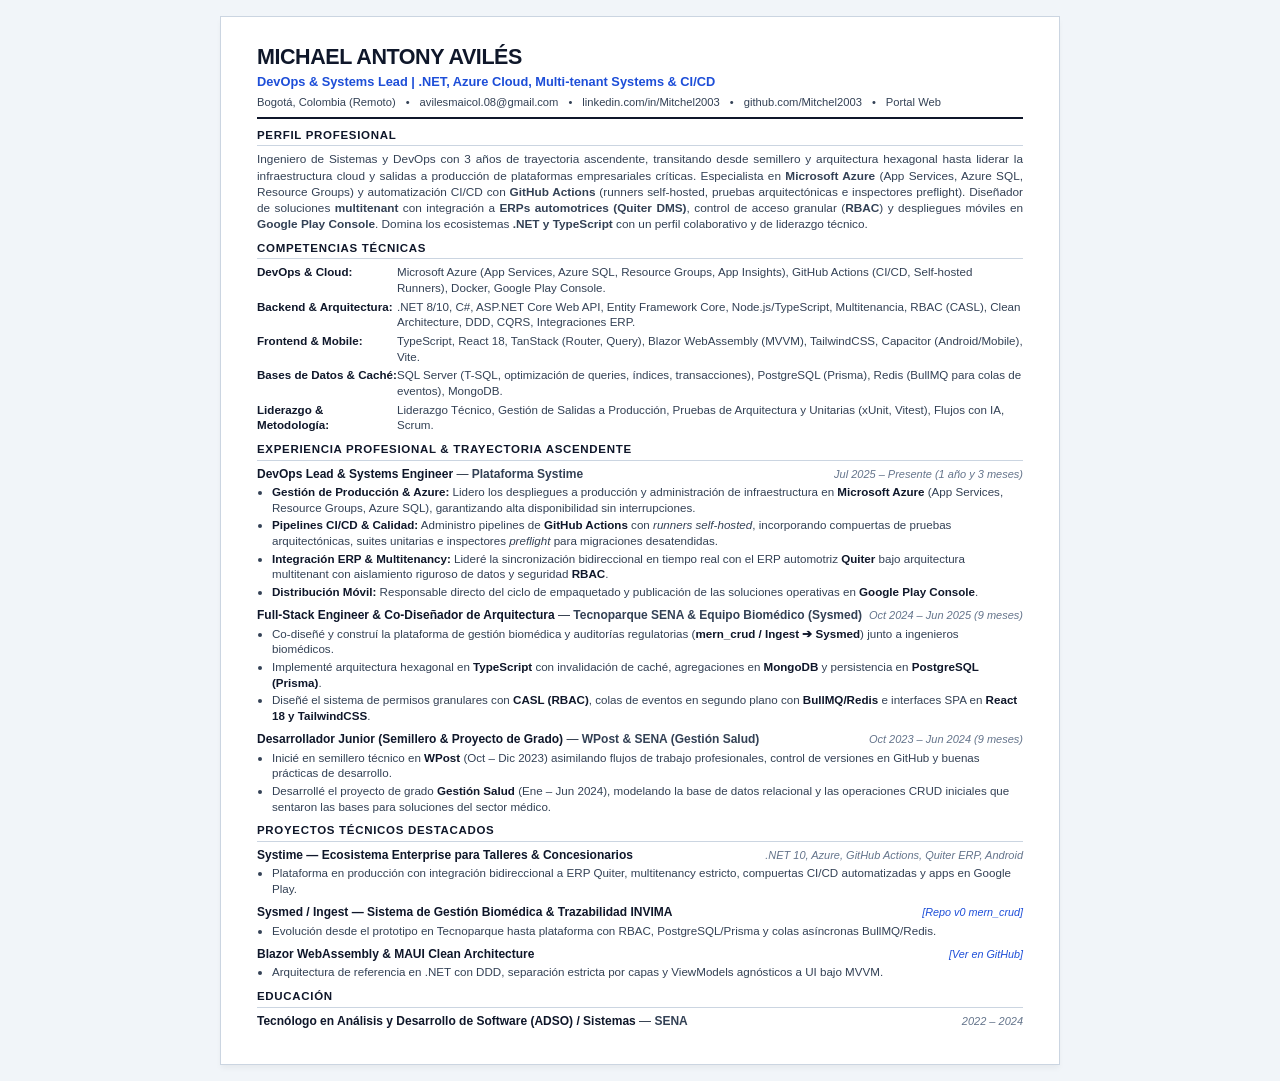
==== cv_template.html @ 7b86ee02 "feat: initialize 3d cosmic galaxy portfolio portal and interactive cv" ====
<!DOCTYPE html>
<html lang="es">
<head>
  <meta charset="UTF-8">
  <meta name="viewport" content="width=device-width, initial-scale=1.0">
  <title>CV - Michael Antony Avilés | DevOps & Systems Engineer</title>
  <style>
    :root {
      --primary: #0f172a;
      --secondary: #334155;
      --accent: #1d4ed8;
      --text: #1e293b;
      --muted: #64748b;
      --border: #cbd5e1;
    }

    * {
      box-sizing: border-box;
      margin: 0;
      padding: 0;
    }

    body {
      font-family: -apple-system, BlinkMacSystemFont, "Segoe UI", Roboto, "Helvetica Neue", Arial, sans-serif;
      color: var(--text);
      background-color: #f1f5f9;
      line-height: 1.36;
      font-size: 12.6px;
      padding: 16px;
    }

    .page {
      max-width: 840px;
      margin: 0 auto;
      background: #ffffff;
      padding: 26px 36px;
      border: 1px solid var(--border);
      box-shadow: 0 4px 6px -1px rgba(0, 0, 0, 0.05);
    }

    header {
      border-bottom: 2px solid var(--primary);
      padding-bottom: 7px;
      margin-bottom: 9px;
    }

    h1 {
      font-size: 21.5px;
      color: var(--primary);
      font-weight: 800;
      letter-spacing: -0.02em;
      text-transform: uppercase;
    }

    .title {
      font-size: 12.8px;
      font-weight: 700;
      color: var(--accent);
      margin-top: 1px;
      margin-bottom: 4px;
    }

    .contact-bar {
      display: flex;
      flex-wrap: wrap;
      gap: 10px;
      font-size: 11.2px;
      color: var(--secondary);
    }

    .contact-bar a {
      color: var(--secondary);
      text-decoration: none;
      font-weight: 500;
    }

    .contact-bar a:hover {
      color: var(--accent);
      text-decoration: underline;
    }

    section {
      margin-bottom: 9px;
    }

    h2 {
      font-size: 11.5px;
      font-weight: 800;
      color: var(--primary);
      text-transform: uppercase;
      letter-spacing: 0.06em;
      border-bottom: 1px solid var(--border);
      padding-bottom: 2px;
      margin-bottom: 5px;
    }

    .summary {
      color: var(--secondary);
      text-align: justify;
      font-size: 11.8px;
    }

    .skills-grid {
      display: grid;
      grid-template-columns: 140px 1fr;
      row-gap: 2.8px;
      font-size: 11.6px;
    }

    .skill-cat {
      font-weight: 700;
      color: var(--primary);
    }

    .skill-list {
      color: var(--secondary);
    }

    .item {
      margin-bottom: 7.5px;
    }

    .item-header {
      display: flex;
      justify-content: space-between;
      align-items: baseline;
      font-size: 12px;
    }

    .role {
      font-weight: 700;
      color: var(--primary);
    }

    .company {
      font-weight: 600;
      color: var(--secondary);
    }

    .date-location {
      font-size: 11px;
      color: var(--muted);
      font-style: italic;
    }

    ul.bullets {
      list-style-type: disc;
      margin-left: 15px;
      margin-top: 2px;
      color: var(--secondary);
      font-size: 11.6px;
    }

    ul.bullets li {
      margin-bottom: 1.8px;
    }

    ul.bullets li strong {
      color: var(--primary);
    }

    .proj-link {
      font-size: 10.8px;
      color: var(--accent);
      text-decoration: none;
      margin-left: 5px;
    }

    .proj-link:hover {
      text-decoration: underline;
    }

    @media print {
      body {
        background: none;
        padding: 0;
      }

      .page {
        border: none;
        box-shadow: none;
        padding: 0;
        max-width: 100%;
      }

      @page {
        size: letter;
        margin: 0.7cm 0.9cm;
      }
    }
  </style>
</head>
<body>

  <div class="page">
    <header>
      <h1>Michael Antony Avilés</h1>
      <div class="title">DevOps & Systems Lead | .NET, Azure Cloud, Multi-tenant Systems & CI/CD</div>
      <div class="contact-bar">
        <span>Bogotá, Colombia (Remoto)</span>
        <span>•</span>
        <a href="mailto:avilesmaicol.08@gmail.com">avilesmaicol.08@gmail.com</a>
        <span>•</span>
        <a href="https://linkedin.com/in/Mitchel2003" target="_blank">linkedin.com/in/Mitchel2003</a>
        <span>•</span>
        <a href="https://github.com/Mitchel2003" target="_blank">github.com/Mitchel2003</a>
        <span>•</span>
        <a href="index.html">Portal Web</a>
      </div>
    </header>

    <section>
      <h2>Perfil Profesional</h2>
      <p class="summary">
        Ingeniero de Sistemas y DevOps con 3 años de trayectoria ascendente, transitando desde semillero y arquitectura hexagonal hasta liderar la infraestructura cloud y salidas a producción de plataformas empresariales críticas. Especialista en <strong>Microsoft Azure</strong> (App Services, Azure SQL, Resource Groups) y automatización CI/CD con <strong>GitHub Actions</strong> (runners self-hosted, pruebas arquitectónicas e inspectores preflight). Diseñador de soluciones <strong>multitenant</strong> con integración a <strong>ERPs automotrices (Quiter DMS)</strong>, control de acceso granular (<strong>RBAC</strong>) y despliegues móviles en <strong>Google Play Console</strong>. Domina los ecosistemas <strong>.NET y TypeScript</strong> con un perfil colaborativo y de liderazgo técnico.
      </p>
    </section>

    <section>
      <h2>Competencias Técnicas</h2>
      <div class="skills-grid">
        <div class="skill-cat">DevOps & Cloud:</div>
        <div class="skill-list">Microsoft Azure (App Services, Azure SQL, Resource Groups, App Insights), GitHub Actions (CI/CD, Self-hosted Runners), Docker, Google Play Console.</div>

        <div class="skill-cat">Backend & Arquitectura:</div>
        <div class="skill-list">.NET 8/10, C#, ASP.NET Core Web API, Entity Framework Core, Node.js/TypeScript, Multitenancia, RBAC (CASL), Clean Architecture, DDD, CQRS, Integraciones ERP.</div>

        <div class="skill-cat">Frontend & Mobile:</div>
        <div class="skill-list">TypeScript, React 18, TanStack (Router, Query), Blazor WebAssembly (MVVM), TailwindCSS, Capacitor (Android/Mobile), Vite.</div>

        <div class="skill-cat">Bases de Datos & Caché:</div>
        <div class="skill-list">SQL Server (T-SQL, optimización de queries, índices, transacciones), PostgreSQL (Prisma), Redis (BullMQ para colas de eventos), MongoDB.</div>

        <div class="skill-cat">Liderazgo & Metodología:</div>
        <div class="skill-list">Liderazgo Técnico, Gestión de Salidas a Producción, Pruebas de Arquitectura y Unitarias (xUnit, Vitest), Flujos con IA, Scrum.</div>
      </div>
    </section>

    <section>
      <h2>Experiencia Profesional & Trayectoria Ascendente</h2>

      <div class="item">
        <div class="item-header">
          <div>
            <span class="role">DevOps Lead & Systems Engineer</span> — <span class="company">Plataforma Systime</span>
          </div>
          <div class="date-location">Jul 2025 – Presente (1 año y 3 meses)</div>
        </div>
        <ul class="bullets">
          <li><strong>Gestión de Producción & Azure:</strong> Lidero los despliegues a producción y administración de infraestructura en <strong>Microsoft Azure</strong> (App Services, Resource Groups, Azure SQL), garantizando alta disponibilidad sin interrupciones.</li>
          <li><strong>Pipelines CI/CD & Calidad:</strong> Administro pipelines de <strong>GitHub Actions</strong> con <em>runners self-hosted</em>, incorporando compuertas de pruebas arquitectónicas, suites unitarias e inspectores <em>preflight</em> para migraciones desatendidas.</li>
          <li><strong>Integración ERP & Multitenancy:</strong> Lideré la sincronización bidireccional en tiempo real con el ERP automotriz <strong>Quiter</strong> bajo arquitectura multitenant con aislamiento riguroso de datos y seguridad <strong>RBAC</strong>.</li>
          <li><strong>Distribución Móvil:</strong> Responsable directo del ciclo de empaquetado y publicación de las soluciones operativas en <strong>Google Play Console</strong>.</li>
        </ul>
      </div>

      <div class="item">
        <div class="item-header">
          <div>
            <span class="role">Full-Stack Engineer & Co-Diseñador de Arquitectura</span> — <span class="company">Tecnoparque SENA & Equipo Biomédico (Sysmed)</span>
          </div>
          <div class="date-location">Oct 2024 – Jun 2025 (9 meses)</div>
        </div>
        <ul class="bullets">
          <li>Co-diseñé y construí la plataforma de gestión biomédica y auditorías regulatorias (<strong>mern_crud / Ingest ➔ Sysmed</strong>) junto a ingenieros biomédicos.</li>
          <li>Implementé arquitectura hexagonal en <strong>TypeScript</strong> con invalidación de caché, agregaciones en <strong>MongoDB</strong> y persistencia en <strong>PostgreSQL (Prisma)</strong>.</li>
          <li>Diseñé el sistema de permisos granulares con <strong>CASL (RBAC)</strong>, colas de eventos en segundo plano con <strong>BullMQ/Redis</strong> e interfaces SPA en <strong>React 18 y TailwindCSS</strong>.</li>
        </ul>
      </div>

      <div class="item">
        <div class="item-header">
          <div>
            <span class="role">Desarrollador Junior (Semillero & Proyecto de Grado)</span> — <span class="company">WPost & SENA (Gestión Salud)</span>
          </div>
          <div class="date-location">Oct 2023 – Jun 2024 (9 meses)</div>
        </div>
        <ul class="bullets">
          <li>Inicié en semillero técnico en <strong>WPost</strong> (Oct – Dic 2023) asimilando flujos de trabajo profesionales, control de versiones en GitHub y buenas prácticas de desarrollo.</li>
          <li>Desarrollé el proyecto de grado <strong>Gestión Salud</strong> (Ene – Jun 2024), modelando la base de datos relacional y las operaciones CRUD iniciales que sentaron las bases para soluciones del sector médico.</li>
        </ul>
      </div>
    </section>

    <section>
      <h2>Proyectos Técnicos Destacados</h2>

      <div class="item">
        <div class="item-header">
          <div>
            <span class="role">Systime — Ecosistema Enterprise para Talleres & Concesionarios</span>
          </div>
          <div class="date-location">.NET 10, Azure, GitHub Actions, Quiter ERP, Android</div>
        </div>
        <ul class="bullets">
          <li>Plataforma en producción con integración bidireccional a ERP Quiter, multitenancy estricto, compuertas CI/CD automatizadas y apps en Google Play.</li>
        </ul>
      </div>

      <div class="item">
        <div class="item-header">
          <div>
            <span class="role">Sysmed / Ingest — Sistema de Gestión Biomédica & Trazabilidad INVIMA</span>
          </div>
          <div class="date-location"><a href="https://github.com/Mitchel2003/mern_crud" target="_blank" class="proj-link">[Repo v0 mern_crud]</a></div>
        </div>
        <ul class="bullets">
          <li>Evolución desde el prototipo en Tecnoparque hasta plataforma con RBAC, PostgreSQL/Prisma y colas asíncronas BullMQ/Redis.</li>
        </ul>
      </div>

      <div class="item">
        <div class="item-header">
          <div>
            <span class="role">Blazor WebAssembly & MAUI Clean Architecture</span>
          </div>
          <div class="date-location"><a href="https://github.com/Mitchel2003/Blazor-web-assembly" target="_blank" class="proj-link">[Ver en GitHub]</a></div>
        </div>
        <ul class="bullets">
          <li>Arquitectura de referencia en .NET con DDD, separación estricta por capas y ViewModels agnósticos a UI bajo MVVM.</li>
        </ul>
      </div>
    </section>

    <section>
      <h2>Educación</h2>
      <div class="item">
        <div class="item-header">
          <div>
            <span class="role">Tecnólogo en Análisis y Desarrollo de Software (ADSO) / Sistemas</span> — <span class="company">SENA</span>
          </div>
          <div class="date-location">2022 – 2024</div>
        </div>
      </div>
    </section>
  </div>

</body>
</html>
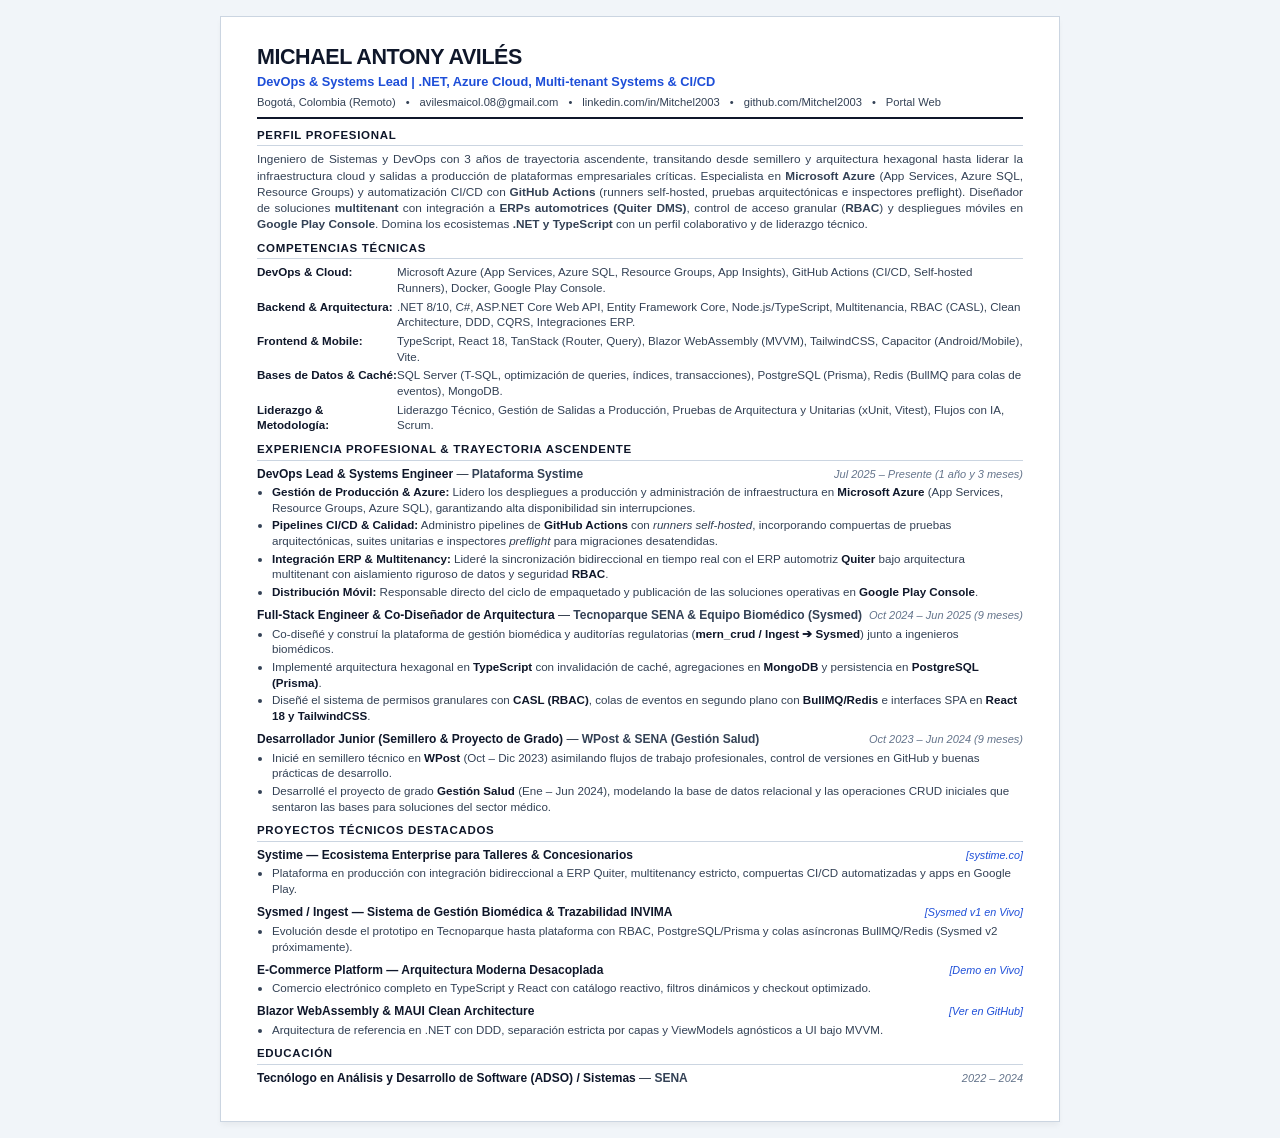
==== commit 6b764d35: "feat(projects): connect live deployment urls and showcase upcoming sysmed v2 status" ====
--- a/cv_template.html
+++ b/cv_template.html
@@ -290,7 +290,7 @@
           <div>
             <span class="role">Systime — Ecosistema Enterprise para Talleres & Concesionarios</span>
           </div>
-          <div class="date-location">.NET 10, Azure, GitHub Actions, Quiter ERP, Android</div>
+          <div class="date-location"><a href="https://systime.co/" target="_blank" class="proj-link">[systime.co]</a></div>
         </div>
         <ul class="bullets">
           <li>Plataforma en producción con integración bidireccional a ERP Quiter, multitenancy estricto, compuertas CI/CD automatizadas y apps en Google Play.</li>
@@ -302,10 +302,22 @@
           <div>
             <span class="role">Sysmed / Ingest — Sistema de Gestión Biomédica & Trazabilidad INVIMA</span>
           </div>
-          <div class="date-location"><a href="https://github.com/Mitchel2003/mern_crud" target="_blank" class="proj-link">[Repo v0 mern_crud]</a></div>
-        </div>
-        <ul class="bullets">
-          <li>Evolución desde el prototipo en Tecnoparque hasta plataforma con RBAC, PostgreSQL/Prisma y colas asíncronas BullMQ/Redis.</li>
+          <div class="date-location"><a href="https://mern-crud-three-lemon.vercel.app" target="_blank" class="proj-link">[Sysmed v1 en Vivo]</a></div>
+        </div>
+        <ul class="bullets">
+          <li>Evolución desde el prototipo en Tecnoparque hasta plataforma con RBAC, PostgreSQL/Prisma y colas asíncronas BullMQ/Redis (Sysmed v2 próximamente).</li>
+        </ul>
+      </div>
+
+      <div class="item">
+        <div class="item-header">
+          <div>
+            <span class="role">E-Commerce Platform — Arquitectura Moderna Desacoplada</span>
+          </div>
+          <div class="date-location"><a href="https://e-commerce-mauve-omega.vercel.app/" target="_blank" class="proj-link">[Demo en Vivo]</a></div>
+        </div>
+        <ul class="bullets">
+          <li>Comercio electrónico completo en TypeScript y React con catálogo reactivo, filtros dinámicos y checkout optimizado.</li>
         </ul>
       </div>
 
